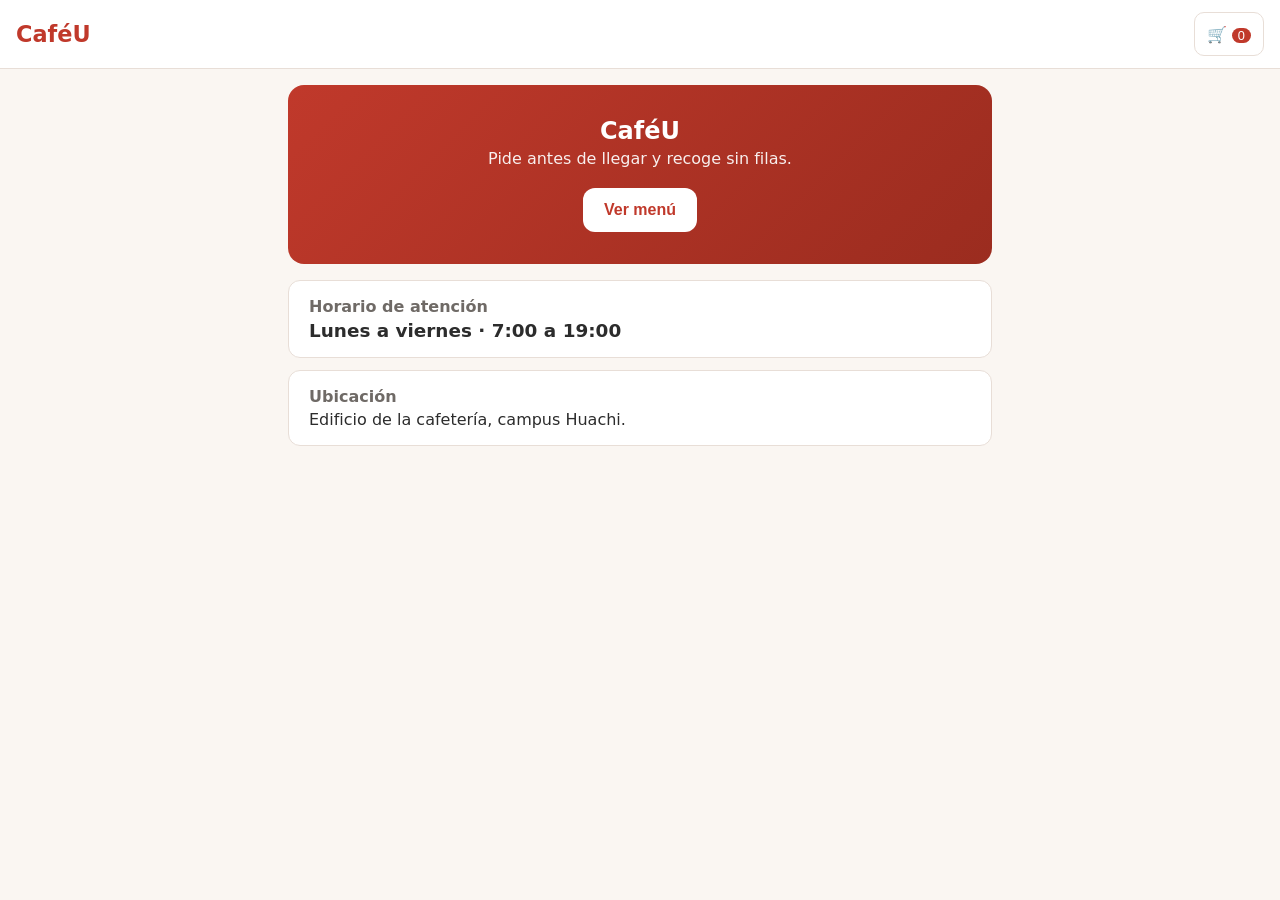
==== ape6/prototipo/index.html @ 323b8748 "feat(ape6): prototipo funcional CafeU y correccion de precios en la matriz de tareas" ====
<!DOCTYPE html>
<html lang="es">
<head>
  <meta charset="UTF-8">
  <meta name="viewport" content="width=device-width, initial-scale=1.0">
  <title>CaféU — Pedidos de cafetería</title>
  <link rel="stylesheet" href="estilos.css">
</head>
<body>
  <header class="cabecera">
    <p class="marca" id="btn-inicio" tabindex="0" role="button" aria-label="Ir al inicio">CaféU</p>
    <button type="button" class="carrito" id="btn-pedido" aria-label="Ver mi pedido">
      🛒 <span id="contador" class="contador">0</span>
    </button>
  </header>

  <main>
    <!-- ============ VISTA: INICIO ============ -->
    <section id="vista-inicio" class="vista" aria-labelledby="titulo-inicio">
      <div class="hero">
        <h1 id="titulo-inicio">CaféU</h1>
        <p class="hero-sub">Pide antes de llegar y recoge sin filas.</p>
        <button type="button" class="boton primario" id="btn-ver-menu">Ver menú</button>
      </div>
      <div class="tarjeta-info">
        <h2>Horario de atención</h2>
        <p class="dato-grande">Lunes a viernes · 7:00 a 19:00</p>
      </div>
      <div class="tarjeta-info">
        <h2>Ubicación</h2>
        <p>Edificio de la cafetería, campus Huachi.</p>
      </div>
    </section>

    <!-- ============ VISTA: MENÚ ============ -->
    <section id="vista-menu" class="vista" hidden aria-labelledby="titulo-menu">
      <h1 id="titulo-menu">Menú</h1>
      <label class="buscador">
        <span class="sr-only">Buscar productos</span>
        <input type="search" id="buscador" placeholder="Buscar productos…">
      </label>
      <div class="filtros" role="group" aria-label="Filtrar por categoría">
        <button type="button" class="filtro activo" data-cat="todas">Todas</button>
        <button type="button" class="filtro" data-cat="bebidas">Bebidas</button>
        <button type="button" class="filtro" data-cat="comida">Comida</button>
      </div>
      <ul class="catalogo" id="catalogo" aria-label="Catálogo de productos"></ul>
    </section>

    <!-- ============ VISTA: DETALLE ============ -->
    <section id="vista-detalle" class="vista" hidden aria-labelledby="titulo-detalle">
      <button type="button" class="boton texto" id="btn-volver-menu">← Volver al menú</button>
      <div class="detalle" id="detalle-contenido"></div>
    </section>

    <!-- ============ VISTA: MI PEDIDO ============ -->
    <section id="vista-pedido" class="vista" hidden aria-labelledby="titulo-pedido">
      <h1 id="titulo-pedido">Mi pedido</h1>
      <div id="pedido-contenido"></div>
    </section>

    <!-- ============ VISTA: CONFIRMACIÓN ============ -->
    <section id="vista-confirmacion" class="vista" hidden aria-labelledby="titulo-confirmacion">
      <div class="confirmacion" id="confirmacion-contenido"></div>
    </section>
  </main>

  <p role="status" aria-live="polite" id="estado" class="estado"></p>

  <script src="interaccion.js"></script>
</body>
</html>
---- ape6/prototipo/estilos.css ----
/* ============================================================
   CaféU — Estilos (Mobile-First)
   App funcional de pedidos: Inicio · Menú · Detalle · Mi pedido · Confirmación
   ============================================================ */

* { box-sizing: border-box; margin: 0; padding: 0; }

:root {
  --rojo: #c0392b;
  --rojo-oscuro: #9b2c1f;
  --tinta: #2c2c2c;
  --muted: #6f6a66;
  --linea: #e8ded7;
  --fondo: #faf6f2;
  --blanco: #ffffff;
  --verde: #218a55;
  --foco: #1f3a93;
}

html {
  font-family: system-ui, -apple-system, "Segoe UI", Roboto, sans-serif;
  color: var(--tinta);
  background: var(--fondo);
}

body { max-width: 100%; overflow-x: hidden; }

.sr-only {
  position: absolute; width: 1px; height: 1px; padding: 0; margin: -1px;
  overflow: hidden; clip: rect(0,0,0,0); white-space: nowrap; border: 0;
}

/* ---------------- Encabezado ---------------- */
.cabecera {
  display: flex; align-items: center; justify-content: space-between;
  padding: 0.75rem 1rem; background: var(--blanco);
  border-bottom: 1px solid var(--linea);
  position: sticky; top: 0; z-index: 10;
}

.marca { font-size: 1.4rem; font-weight: 700; color: var(--rojo); cursor: pointer; }

.carrito {
  min-height: 44px; min-width: 44px; padding: 0 0.75rem;
  border: 1px solid var(--linea); border-radius: 10px;
  background: var(--blanco); cursor: pointer; font-size: 1rem;
}

.contador {
  display: inline-block; min-width: 1.2rem; padding: 0 0.35rem;
  border-radius: 999px; background: var(--rojo); color: var(--blanco);
  font-size: 0.8rem; text-align: center;
}

/* ---------------- Vistas ---------------- */
.vista { padding: 1rem; max-width: 46rem; margin: 0 auto; }
.vista[hidden] { display: none; }

h1 { font-size: 1.5rem; margin-bottom: 1rem; }

/* ---------------- Botones ---------------- */
.boton {
  min-height: 44px; padding: 0.7rem 1.25rem; border-radius: 12px;
  border: 1px solid transparent; font-size: 1rem; font-weight: 600; cursor: pointer;
}
.boton.primario { background: var(--rojo); color: var(--blanco); }
.boton.primario:hover { background: var(--rojo-oscuro); }
.boton.secundario { background: var(--blanco); color: var(--rojo); border-color: var(--linea); }
.boton.texto { background: none; color: var(--rojo); border: none; padding-left: 0; min-height: 0; margin-bottom: 1rem; }

.boton:focus-visible, .filtro:focus-visible, .carrito:focus-visible,
.marca:focus-visible, .cat:focus-visible {
  outline: 3px solid var(--foco); outline-offset: 2px;
}

/* ---------------- Inicio ---------------- */
.hero {
  background: linear-gradient(135deg, var(--rojo), var(--rojo-oscuro));
  color: var(--blanco); border-radius: 16px; padding: 2rem 1.5rem;
  margin-bottom: 1rem; text-align: center;
}
.hero h1 { color: var(--blanco); margin-bottom: 0.25rem; }
.hero-sub { opacity: 0.92; margin-bottom: 1.25rem; }
.hero .boton.primario { background: var(--blanco); color: var(--rojo); }

.tarjeta-info {
  background: var(--blanco); border: 1px solid var(--linea);
  border-radius: 12px; padding: 1rem 1.25rem; margin-bottom: 0.75rem;
}
.tarjeta-info h2 { font-size: 1rem; color: var(--muted); margin-bottom: 0.25rem; }
.dato-grande { font-size: 1.15rem; font-weight: 700; }

/* ---------------- Menú ---------------- */
.buscador input {
  width: 100%; min-height: 44px; padding: 0 1rem;
  border: 1px solid var(--linea); border-radius: 12px; font: inherit;
  margin-bottom: 0.75rem;
}
.buscador input:focus-visible { outline: 3px solid var(--foco); outline-offset: 2px; }

.filtros { display: flex; gap: 0.5rem; margin-bottom: 1rem; flex-wrap: wrap; }
.filtro {
  min-height: 40px; padding: 0 1rem; border-radius: 999px;
  border: 1px solid var(--linea); background: var(--blanco); cursor: pointer;
  font: inherit; font-weight: 600;
}
.filtro.activo { background: var(--rojo); color: var(--blanco); border-color: var(--rojo); }

.catalogo { list-style: none; display: flex; flex-direction: column; gap: 0.75rem; }
.cat {
  display: flex; align-items: center; gap: 0.9rem;
  background: var(--blanco); border: 1px solid var(--linea); border-radius: 12px;
  padding: 0.75rem 1rem; cursor: pointer; width: 100%; text-align: left; font: inherit;
}
.cat:hover { border-color: var(--rojo); }
.cat .emoji { font-size: 2rem; }
.cat .info { flex: 1; }
.cat .nombre { font-weight: 600; }
.cat .desc { font-size: 0.82rem; color: var(--muted); }
.cat .precio { font-weight: 700; color: var(--rojo); white-space: nowrap; }
.cat .categoria { font-size: 0.72rem; color: var(--muted); text-transform: uppercase; letter-spacing: 0.04em; }

/* ---------------- Detalle ---------------- */
.detalle {
  background: var(--blanco); border: 1px solid var(--linea); border-radius: 16px;
  padding: 1.25rem; text-align: center;
}
.detalle .emoji { font-size: 4rem; margin-bottom: 0.5rem; }
.detalle h2 { font-size: 1.4rem; margin-bottom: 0.25rem; }
.detalle .desc { color: var(--muted); margin-bottom: 0.5rem; }
.detalle .precio { font-size: 1.5rem; font-weight: 700; color: var(--rojo); margin-bottom: 1rem; }

.selector-cantidad { display: flex; align-items: center; justify-content: center; gap: 1rem; margin-bottom: 1rem; }
.selector-cantidad button {
  width: 44px; height: 44px; border-radius: 10px; border: 1px solid var(--linea);
  background: var(--blanco); font-size: 1.4rem; cursor: pointer; font-weight: 700;
}
.selector-cantidad .cant { font-size: 1.4rem; font-weight: 700; min-width: 2rem; text-align: center; }

/* ---------------- Mi pedido ---------------- */
.pedido-vacio { text-align: center; padding: 2rem 1rem; color: var(--muted); }
.pedido-vacio .emoji { font-size: 3rem; display: block; margin-bottom: 0.5rem; }

.linea-pedido {
  display: flex; align-items: center; gap: 0.75rem;
  background: var(--blanco); border: 1px solid var(--linea); border-radius: 12px;
  padding: 0.6rem 0.9rem; margin-bottom: 0.6rem;
}
.linea-pedido .info { flex: 1; }
.linea-pedido .nombre { font-weight: 600; }
.linea-pedido .precio-unit { font-size: 0.8rem; color: var(--muted); }
.linea-pedido .subtotal { font-weight: 700; white-space: nowrap; }

.mini-selector { display: flex; align-items: center; gap: 0.4rem; }
.mini-selector button {
  width: 32px; height: 32px; border-radius: 8px; border: 1px solid var(--linea);
  background: var(--blanco); cursor: pointer; font-weight: 700;
}
.quitar { color: var(--rojo); cursor: pointer; font-size: 1.1rem; border: none; background: none; }

.resumen {
  background: var(--blanco); border: 1px solid var(--linea); border-radius: 12px;
  padding: 0.9rem 1rem; margin: 1rem 0;
}
.fila { display: flex; justify-content: space-between; padding: 0.35rem 0; }
.fila + .fila { border-top: 1px solid var(--linea); }
.fila dt { color: var(--muted); }
.fila dd { font-weight: 600; }
.fila.total dd { font-size: 1.25rem; color: var(--rojo); font-weight: 700; }

.acciones { display: flex; flex-direction: column; gap: 0.75rem; }

.estado { min-height: 1.5rem; font-size: 0.95rem; font-weight: 600; color: var(--verde); text-align: center; }

/* ---------------- Confirmación ---------------- */
.confirmacion { text-align: center; padding: 1rem; }
.confirmacion .check { font-size: 3.5rem; }
.confirmacion h2 { color: var(--verde); margin-bottom: 0.5rem; }
.confirmacion .codigo {
  font-size: 2rem; font-weight: 800; color: var(--rojo); letter-spacing: 0.05em; margin: 0.75rem 0;
}
.confirmacion .detalle-pedido { text-align: left; margin: 1rem 0; }

/* ============================================================
   Punto de corte: 48rem (768px). No reordena el DOM.
   ============================================================ */
@media (min-width: 48rem) {
  .catalogo { display: grid; grid-template-columns: repeat(2, 1fr); gap: 0.75rem; }
  .acciones { flex-direction: row; justify-content: flex-end; }
}
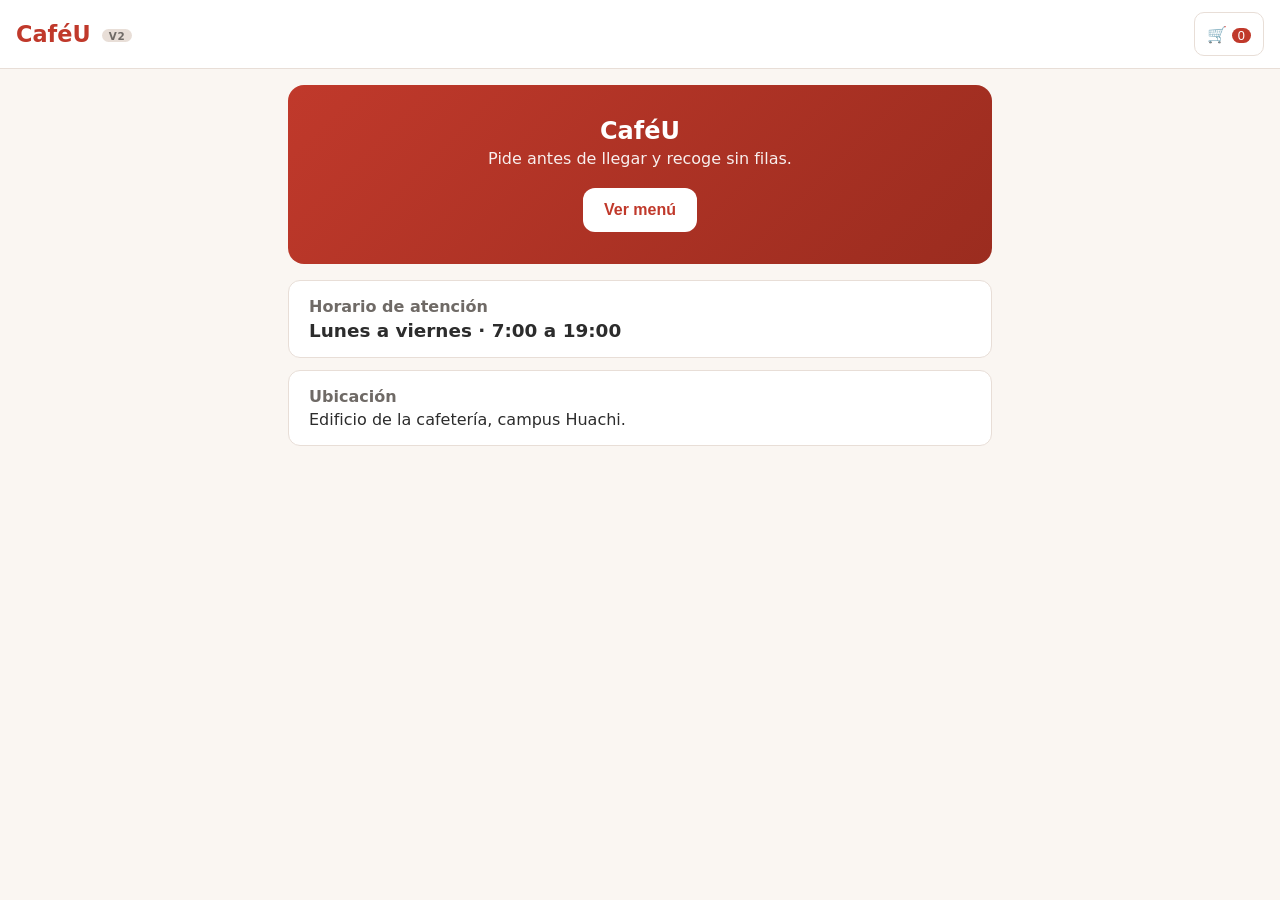
==== commit 48a5fdf5: "feat(ape6): fase 3 completa con prototipo V2, heuristica con severidad, think-aloud y metricas ISO" ====
--- a/ape6/prototipo/index.html
+++ b/ape6/prototipo/index.html
@@ -8,7 +8,7 @@
 </head>
 <body>
   <header class="cabecera">
-    <p class="marca" id="btn-inicio" tabindex="0" role="button" aria-label="Ir al inicio">CaféU</p>
+    <p class="marca" id="btn-inicio" tabindex="0" role="button" aria-label="Ir al inicio">CaféU <span class="version" aria-hidden="true">V2</span></p>
     <button type="button" class="carrito" id="btn-pedido" aria-label="Ver mi pedido">
       🛒 <span id="contador" class="contador">0</span>
     </button>
--- a/ape6/prototipo/estilos.css
+++ b/ape6/prototipo/estilos.css
@@ -39,6 +39,12 @@
 }
 
 .marca { font-size: 1.4rem; font-weight: 700; color: var(--rojo); cursor: pointer; }
+.version {
+  display: inline-block; vertical-align: middle; margin-left: 0.25rem;
+  padding: 0.05rem 0.4rem; border-radius: 999px;
+  background: var(--linea); color: var(--muted);
+  font-size: 0.65rem; letter-spacing: 0.05em;
+}
 
 .carrito {
   min-height: 44px; min-width: 44px; padding: 0 0.75rem;
@@ -69,8 +75,12 @@
 .boton.texto { background: none; color: var(--rojo); border: none; padding-left: 0; min-height: 0; margin-bottom: 1rem; }
 
 .boton:focus-visible, .filtro:focus-visible, .carrito:focus-visible,
-.marca:focus-visible, .cat:focus-visible {
+.marca:focus-visible, .cat:focus-visible, .quitar:focus-visible {
   outline: 3px solid var(--foco); outline-offset: 2px;
+}
+.boton:disabled {
+  background: #d9d2cc; color: #7c746e; border-color: #d9d2cc;
+  cursor: not-allowed;
 }
 
 /* ---------------- Inicio ---------------- */
@@ -142,11 +152,11 @@
 .pedido-vacio .emoji { font-size: 3rem; display: block; margin-bottom: 0.5rem; }
 
 .linea-pedido {
-  display: flex; align-items: center; gap: 0.75rem;
+  display: flex; align-items: center; gap: 0.75rem; flex-wrap: wrap;
   background: var(--blanco); border: 1px solid var(--linea); border-radius: 12px;
   padding: 0.6rem 0.9rem; margin-bottom: 0.6rem;
 }
-.linea-pedido .info { flex: 1; }
+.linea-pedido .info { flex: 1 1 7rem; }
 .linea-pedido .nombre { font-weight: 600; }
 .linea-pedido .precio-unit { font-size: 0.8rem; color: var(--muted); }
 .linea-pedido .subtotal { font-weight: 700; white-space: nowrap; }
@@ -156,7 +166,14 @@
   width: 32px; height: 32px; border-radius: 8px; border: 1px solid var(--linea);
   background: var(--blanco); cursor: pointer; font-weight: 700;
 }
-.quitar { color: var(--rojo); cursor: pointer; font-size: 1.1rem; border: none; background: none; }
+.quitar {
+  display: inline-flex; align-items: center; gap: 0.3rem;
+  min-height: 36px; padding: 0 0.65rem;
+  border: 1px solid var(--linea); border-radius: 8px;
+  background: var(--blanco); color: var(--rojo);
+  font: inherit; font-size: 0.85rem; font-weight: 600; cursor: pointer;
+}
+.quitar:hover { border-color: var(--rojo); background: #fdf1ef; }
 
 .resumen {
   background: var(--blanco); border: 1px solid var(--linea); border-radius: 12px;
@@ -169,8 +186,21 @@
 .fila.total dd { font-size: 1.25rem; color: var(--rojo); font-weight: 700; }
 
 .acciones { display: flex; flex-direction: column; gap: 0.75rem; }
-
-.estado { min-height: 1.5rem; font-size: 0.95rem; font-weight: 600; color: var(--verde); text-align: center; }
+.motivo { font-size: 0.82rem; color: var(--muted); text-align: center; }
+
+/* Aviso flotante (toast). Se mantiene visible 5 s tras cada acción. */
+.estado {
+  position: fixed; top: 4.25rem; left: 50%;
+  transform: translate(-50%, -0.5rem);
+  z-index: 50; max-width: min(90vw, 22rem);
+  padding: 0.7rem 1rem; border-radius: 10px;
+  background: var(--verde); color: var(--blanco);
+  font-size: 0.95rem; font-weight: 600; text-align: center;
+  box-shadow: 0 6px 18px rgba(0, 0, 0, 0.18);
+  opacity: 0; pointer-events: none;
+  transition: opacity 0.2s ease, transform 0.2s ease;
+}
+.estado.visible { opacity: 1; transform: translate(-50%, 0); }
 
 /* ---------------- Confirmación ---------------- */
 .confirmacion { text-align: center; padding: 1rem; }
